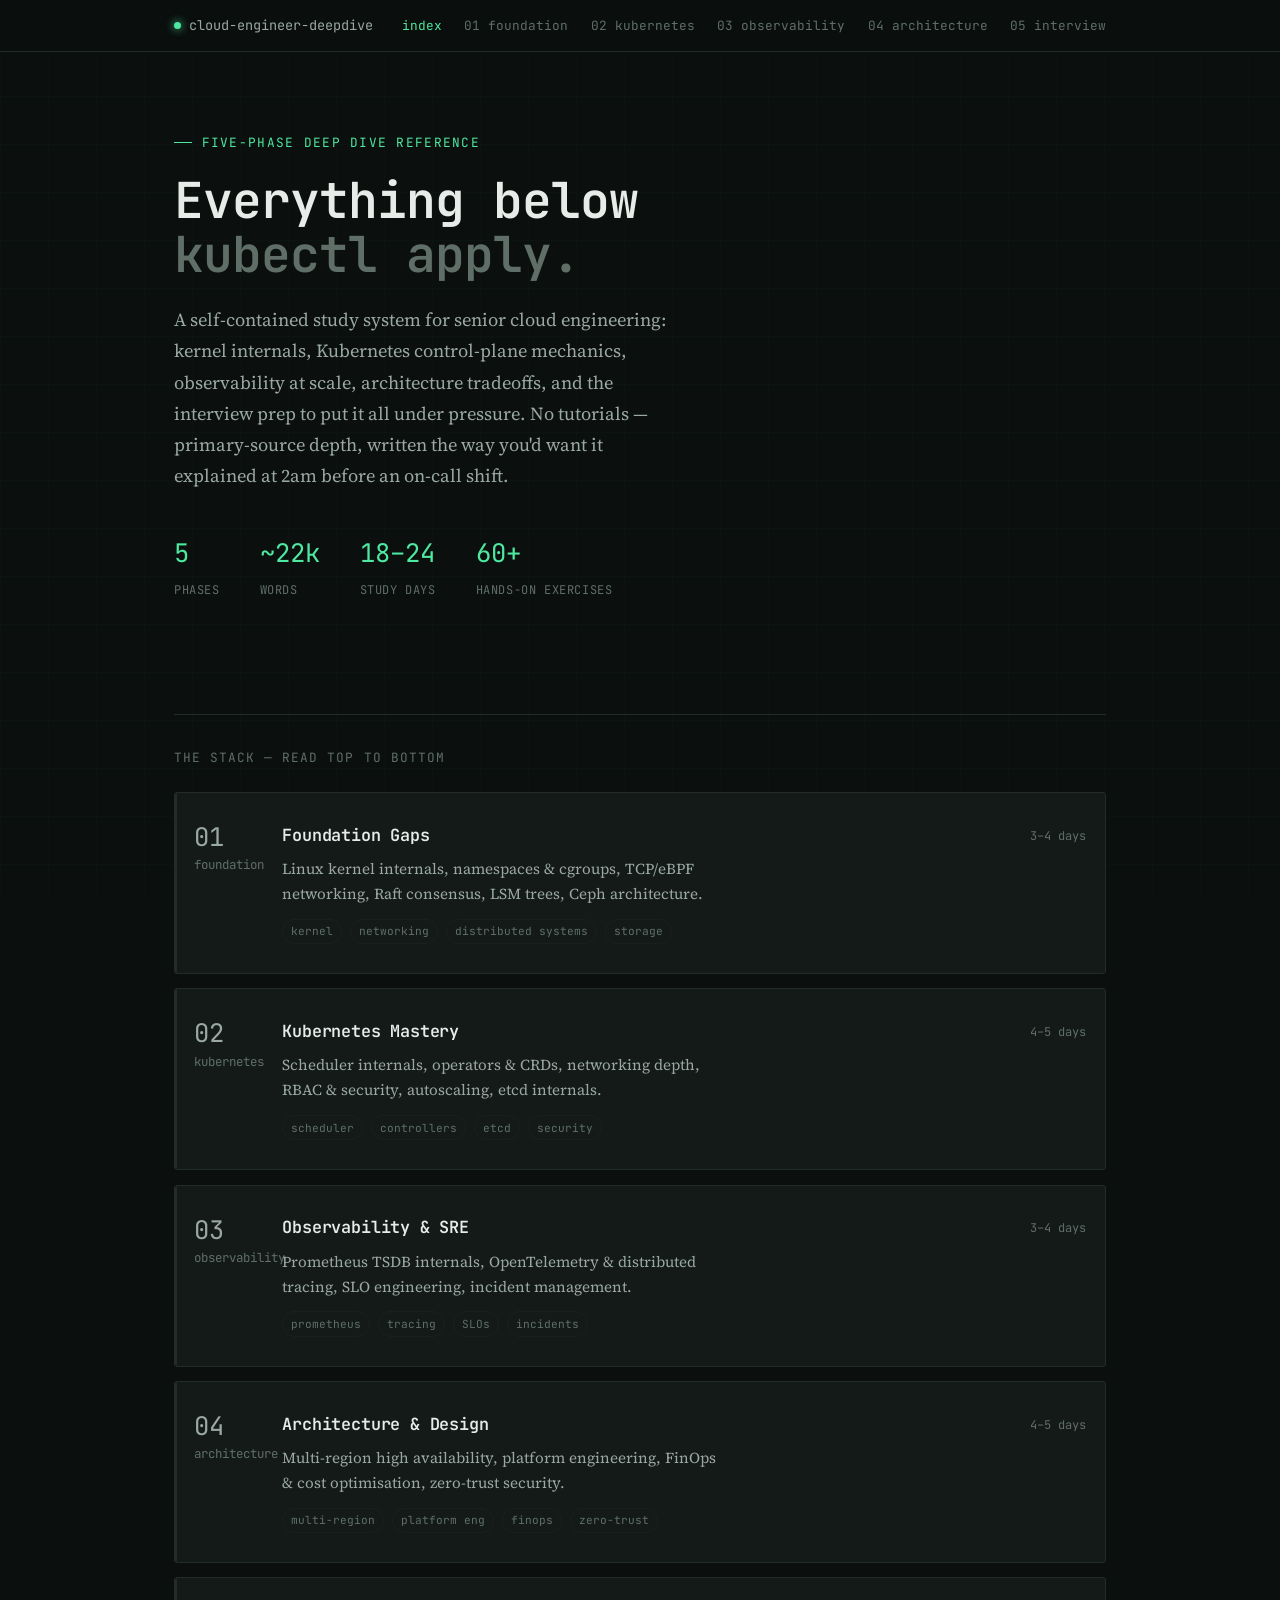
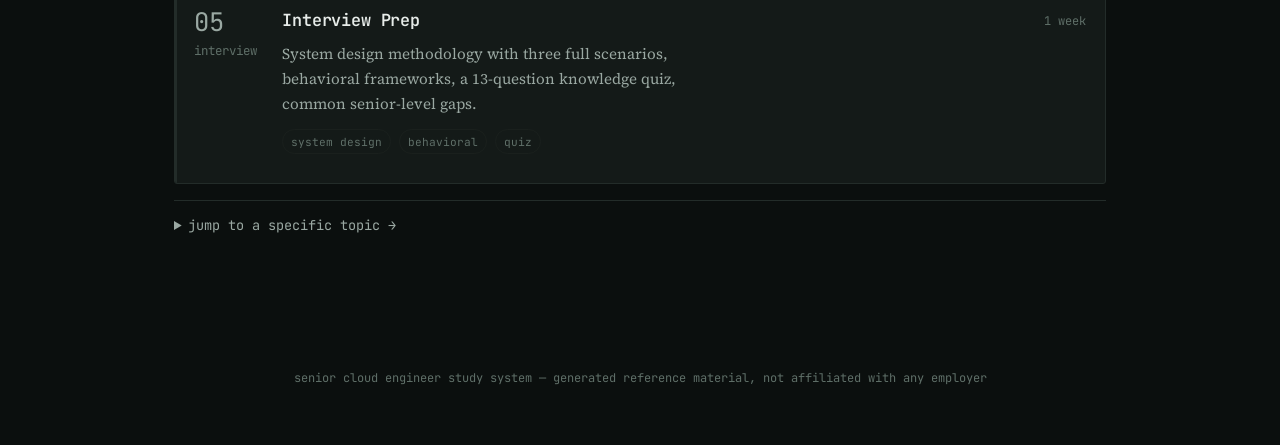
==== index.html @ 9f68cc4c "Initial commit: cloud engineer deep dive learning path site" ====
<!DOCTYPE html>
<html lang="en">
<head>
<meta charset="utf-8">
<meta name="viewport" content="width=device-width, initial-scale=1">
<title>Senior Cloud Engineer Study System</title>
<meta name="description" content="A five-phase deep-dive reference covering Linux internals, Kubernetes, observability, architecture, and interview preparation for senior cloud engineering roles.">
<link rel="stylesheet" href="assets/style.css">
<link rel="icon" href="data:,">
<style>
  /* Index-page-specific styles */
  .hero {
    max-width: 980px;
    margin: 0 auto;
    padding: 5rem 1.5rem 3rem;
    position: relative;
    z-index: 1;
  }
  .hero-kicker {
    font-family: var(--mono);
    font-size: 0.8rem;
    color: var(--accent);
    text-transform: uppercase;
    letter-spacing: 0.1em;
    display: flex;
    align-items: center;
    gap: 0.6rem;
    margin-bottom: 1.2rem;
  }
  .hero-kicker::before {
    content: "";
    width: 18px; height: 1px;
    background: var(--accent);
  }
  .hero h1 {
    font-family: var(--mono);
    font-size: clamp(2rem, 5vw, 3.1rem);
    line-height: 1.1;
    max-width: 18ch;
    margin: 0 0 1.4rem;
    letter-spacing: -0.02em;
  }
  .hero h1 .dim { color: var(--text-faint); }
  .hero p.lede {
    font-family: var(--serif);
    font-size: 1.15rem;
    color: var(--text-dim);
    max-width: 56ch;
    line-height: 1.7;
  }
  .hero-stats {
    display: flex;
    gap: 2.5rem;
    margin-top: 2.5rem;
    flex-wrap: wrap;
    font-family: var(--mono);
  }
  .hero-stat .num { font-size: 1.6rem; color: var(--accent); display: block; }
  .hero-stat .label { font-size: 0.75rem; color: var(--text-faint); text-transform: uppercase; letter-spacing: 0.05em; }

  .stack {
    max-width: 980px;
    margin: 0 auto;
    padding: 1rem 1.5rem 5rem;
    position: relative;
    z-index: 1;
  }
  .stack-intro {
    font-family: var(--mono);
    font-size: 0.8rem;
    color: var(--text-faint);
    text-transform: uppercase;
    letter-spacing: 0.08em;
    margin: 3rem 0 1.5rem;
    padding-top: 2rem;
    border-top: 1px solid var(--line);
  }

  /* The signature element: a vertical "stack" of phase layers,
     like strata / a system boot sequence, each expandable-feeling
     on hover, numbered like layers in a stack trace rather than
     a generic numbered list — order here is load-bearing (each
     phase builds on the last). */
  .layer {
    display: grid;
    grid-template-columns: 64px 1fr auto;
    gap: 1.5rem;
    align-items: start;
    padding: 1.8rem 1.2rem;
    border: 1px solid var(--line);
    border-radius: var(--radius);
    background: var(--bg-card);
    margin-bottom: 0.9rem;
    text-decoration: none;
    position: relative;
    transition: border-color 0.15s ease, transform 0.15s ease;
    overflow: hidden;
  }
  .layer::before {
    content: "";
    position: absolute;
    left: 0; top: 0; bottom: 0;
    width: 2px;
    background: var(--line);
    transition: background 0.15s ease;
  }
  .layer:hover {
    border-color: var(--accent-dim);
    transform: translateX(3px);
    text-decoration: none;
  }
  .layer:hover::before { background: var(--accent); }

  .layer-index {
    font-family: var(--mono);
    font-size: 0.78rem;
    color: var(--text-faint);
    padding-top: 0.2rem;
  }
  .layer-index .n { display: block; font-size: 1.6rem; color: var(--text-dim); line-height: 1; margin-bottom: 0.3rem; }
  .layer:hover .layer-index .n { color: var(--accent); }

  .layer-body h2 {
    font-family: var(--mono);
    font-size: 1.05rem;
    margin: 0 0 0.4rem;
    padding: 0;
    border: none;
    color: var(--text);
  }
  .layer-body .layer-sub {
    font-family: var(--serif);
    font-size: 0.95rem;
    color: var(--text-dim);
    margin: 0 0 0.8rem;
    max-width: 56ch;
  }
  .layer-tags {
    display: flex;
    gap: 0.5rem;
    flex-wrap: wrap;
  }
  .layer-tags span {
    font-family: var(--mono);
    font-size: 0.7rem;
    color: var(--text-faint);
    border: 1px solid var(--line-soft);
    padding: 0.15rem 0.5rem;
    border-radius: 99px;
  }

  .layer-meta {
    font-family: var(--mono);
    font-size: 0.75rem;
    color: var(--text-faint);
    text-align: right;
    white-space: nowrap;
    padding-top: 0.3rem;
  }

  @media (max-width: 640px) {
    .layer { grid-template-columns: 40px 1fr; }
    .layer-meta { display: none; }
    .hero-stats { gap: 1.5rem; }
  }

  .index-table {
    margin-top: 1rem;
  }
  .index-table summary {
    font-family: var(--mono);
    font-size: 0.85rem;
    color: var(--text-dim);
    cursor: pointer;
    padding: 0.8rem 0;
    border-top: 1px solid var(--line);
  }
  .index-table summary:hover { color: var(--accent); }
  .index-table table { font-size: 0.85rem; }
  .index-table td a { color: var(--text-dim); }
  .index-table td a:hover { color: var(--accent); }
</style>
</head>
<body>

<div class="topbar">
  <div class="topbar-inner">
    <a href="index.html" class="topbar-brand"><span class="dot"></span>cloud-engineer-deepdive</a>
    <nav class="topbar-nav">
      <a href="index.html" class="active">index</a>
      <a href="phases/phase1-foundation-gaps.html">01 foundation</a>
      <a href="phases/phase2-kubernetes-mastery.html">02 kubernetes</a>
      <a href="phases/phase3-observability-sre.html">03 observability</a>
      <a href="phases/phase4-architecture-design.html">04 architecture</a>
      <a href="phases/phase5-interview-prep.html">05 interview</a>
    </nav>
  </div>
</div>

<div class="hero">
  <div class="hero-kicker">five-phase deep dive reference</div>
  <h1>Everything below<br><span class="dim">kubectl apply.</span></h1>
  <p class="lede">
    A self-contained study system for senior cloud engineering: kernel internals,
    Kubernetes control-plane mechanics, observability at scale, architecture
    tradeoffs, and the interview prep to put it all under pressure. No tutorials —
    primary-source depth, written the way you'd want it explained at 2am before
    an on-call shift.
  </p>
  <div class="hero-stats">
    <div class="hero-stat"><span class="num">5</span><span class="label">phases</span></div>
    <div class="hero-stat"><span class="num">~22k</span><span class="label">words</span></div>
    <div class="hero-stat"><span class="num">18–24</span><span class="label">study days</span></div>
    <div class="hero-stat"><span class="num">60+</span><span class="label">hands-on exercises</span></div>
  </div>
</div>

<div class="stack">
  <div class="stack-intro">the stack — read top to bottom</div>

  <a class="layer" href="phases/phase1-foundation-gaps.html">
    <div class="layer-index"><span class="n">01</span>foundation</div>
    <div class="layer-body">
      <h2>Foundation Gaps</h2>
      <p class="layer-sub">Linux kernel internals, namespaces &amp; cgroups, TCP/eBPF networking, Raft consensus, LSM trees, Ceph architecture.</p>
      <div class="layer-tags"><span>kernel</span><span>networking</span><span>distributed systems</span><span>storage</span></div>
    </div>
    <div class="layer-meta">3–4 days</div>
  </a>

  <a class="layer" href="phases/phase2-kubernetes-mastery.html">
    <div class="layer-index"><span class="n">02</span>kubernetes</div>
    <div class="layer-body">
      <h2>Kubernetes Mastery</h2>
      <p class="layer-sub">Scheduler internals, operators &amp; CRDs, networking depth, RBAC &amp; security, autoscaling, etcd internals.</p>
      <div class="layer-tags"><span>scheduler</span><span>controllers</span><span>etcd</span><span>security</span></div>
    </div>
    <div class="layer-meta">4–5 days</div>
  </a>

  <a class="layer" href="phases/phase3-observability-sre.html">
    <div class="layer-index"><span class="n">03</span>observability</div>
    <div class="layer-body">
      <h2>Observability &amp; SRE</h2>
      <p class="layer-sub">Prometheus TSDB internals, OpenTelemetry &amp; distributed tracing, SLO engineering, incident management.</p>
      <div class="layer-tags"><span>prometheus</span><span>tracing</span><span>SLOs</span><span>incidents</span></div>
    </div>
    <div class="layer-meta">3–4 days</div>
  </a>

  <a class="layer" href="phases/phase4-architecture-design.html">
    <div class="layer-index"><span class="n">04</span>architecture</div>
    <div class="layer-body">
      <h2>Architecture &amp; Design</h2>
      <p class="layer-sub">Multi-region high availability, platform engineering, FinOps &amp; cost optimisation, zero-trust security.</p>
      <div class="layer-tags"><span>multi-region</span><span>platform eng</span><span>finops</span><span>zero-trust</span></div>
    </div>
    <div class="layer-meta">4–5 days</div>
  </a>

  <a class="layer" href="phases/phase5-interview-prep.html">
    <div class="layer-index"><span class="n">05</span>interview</div>
    <div class="layer-body">
      <h2>Interview Prep</h2>
      <p class="layer-sub">System design methodology with three full scenarios, behavioral frameworks, a 13-question knowledge quiz, common senior-level gaps.</p>
      <div class="layer-tags"><span>system design</span><span>behavioral</span><span>quiz</span></div>
    </div>
    <div class="layer-meta">1 week</div>
  </a>

  <details class="index-table">
    <summary>jump to a specific topic →</summary>
    <table>
      <thead><tr><th>topic</th><th>phase</th></tr></thead>
      <tbody>
        <tr><td><a href="phases/phase1-foundation-gaps.html#linux-internals">Linux namespaces &amp; cgroups</a></td><td>01</td></tr>
        <tr><td><a href="phases/phase1-foundation-gaps.html#networking-deep-dive">eBPF &amp; CNI internals</a></td><td>01</td></tr>
        <tr><td><a href="phases/phase1-foundation-gaps.html#distributed-systems-theory">Raft consensus, CAP theorem</a></td><td>01</td></tr>
        <tr><td><a href="phases/phase2-kubernetes-mastery.html#the-kubernetes-scheduler">Scheduler filter/score pipeline</a></td><td>02</td></tr>
        <tr><td><a href="phases/phase2-kubernetes-mastery.html#operators-and-crds">Writing operators &amp; CRDs</a></td><td>02</td></tr>
        <tr><td><a href="phases/phase2-kubernetes-mastery.html#etcd-internals">etcd MVCC, compaction, backup</a></td><td>02</td></tr>
        <tr><td><a href="phases/phase3-observability-sre.html#prometheus-tsdb-internals">Prometheus TSDB &amp; cardinality</a></td><td>03</td></tr>
        <tr><td><a href="phases/phase3-observability-sre.html#slo-engineering">SLOs &amp; error budget alerting</a></td><td>03</td></tr>
        <tr><td><a href="phases/phase4-architecture-design.html#multi-region-high-availability">Multi-region HA design</a></td><td>04</td></tr>
        <tr><td><a href="phases/phase4-architecture-design.html#zero-trust-security">Zero-trust &amp; Vault secrets</a></td><td>04</td></tr>
        <tr><td><a href="phases/phase5-interview-prep.html#system-design-methodology-and-scenarios">System design framework</a></td><td>05</td></tr>
        <tr><td><a href="phases/phase5-interview-prep.html#kubernetes-knowledge-quiz">Kubernetes knowledge quiz</a></td><td>05</td></tr>
      </tbody>
    </table>
  </details>
</div>

<footer class="site-footer">
  senior cloud engineer study system — generated reference material, not affiliated with any employer
</footer>

</body>
</html>
---- assets/style.css ----
/* ============================================================
   Senior Cloud Engineer Study System — shared stylesheet
   Design concept: "the stack" — a layered systems aesthetic.
   Deep slate base, phosphor-green accent (terminal/monitoring
   heritage), JetBrains Mono for code & structure, source serif
   for long-form reading comfort.
   ============================================================ */

@import url('https://fonts.googleapis.com/css2?family=JetBrains+Mono:wght@400;500;600;700&family=Source+Serif+4:opsz,wght@8..60,400;8..60,600;8..60,700&display=swap');

:root {
  --bg:        #0b0f0e;
  --bg-raised: #111614;
  --bg-card:   #141a18;
  --line:      #232c29;
  --line-soft: #1a201d;
  --text:      #e7ece9;
  --text-dim:  #9aa8a2;
  --text-faint:#5f6f68;
  --accent:    #4ee8a0;
  --accent-dim:#2c8f63;
  --accent-bg: rgba(78, 232, 160, 0.08);
  --amber:     #e8b84e;
  --coral:     #e87a4e;

  --mono: 'JetBrains Mono', ui-monospace, 'SF Mono', Menlo, monospace;
  --serif: 'Source Serif 4', Georgia, serif;

  --radius: 3px;
  --maxw: 760px;
}

* { box-sizing: border-box; }

html { scroll-behavior: smooth; }

body {
  margin: 0;
  background: var(--bg);
  color: var(--text);
  font-family: var(--serif);
  font-size: 17px;
  line-height: 1.65;
  -webkit-font-smoothing: antialiased;
}

/* Faint scanline / grid texture on the body for the "monitoring console" feel */
body::before {
  content: "";
  position: fixed;
  inset: 0;
  pointer-events: none;
  background-image:
    linear-gradient(rgba(78,232,160,0.025) 1px, transparent 1px),
    linear-gradient(90deg, rgba(78,232,160,0.025) 1px, transparent 1px);
  background-size: 48px 48px;
  z-index: 0;
}

a { color: var(--accent); text-decoration: none; }
a:hover { text-decoration: underline; }
a:focus-visible, button:focus-visible, [tabindex]:focus-visible {
  outline: 2px solid var(--accent);
  outline-offset: 2px;
}

code, pre, kbd, samp {
  font-family: var(--mono);
}

pre {
  background: var(--bg-raised);
  border: 1px solid var(--line);
  border-radius: var(--radius);
  padding: 1.1rem 1.3rem;
  overflow-x: auto;
  font-size: 0.86rem;
  line-height: 1.55;
}

code {
  font-size: 0.86em;
  background: var(--bg-raised);
  padding: 0.15em 0.4em;
  border-radius: 2px;
  color: var(--accent);
}

pre code {
  background: none;
  padding: 0;
  color: var(--text);
}

h1, h2, h3, h4 {
  font-family: var(--mono);
  font-weight: 600;
  letter-spacing: -0.01em;
  color: var(--text);
}

h1 { font-size: 1.9rem; line-height: 1.25; }
h2 { font-size: 1.35rem; margin-top: 3rem; padding-top: 1.5rem; border-top: 1px solid var(--line); }
h3 { font-size: 1.1rem; margin-top: 2.2rem; color: var(--accent); }
h4 { font-size: 0.95rem; color: var(--text-dim); text-transform: uppercase; letter-spacing: 0.06em; }

p, li { color: var(--text); }

blockquote {
  border-left: 2px solid var(--accent-dim);
  margin: 1.5rem 0;
  padding: 0.2rem 1.2rem;
  color: var(--text-dim);
  background: var(--accent-bg);
  border-radius: 0 var(--radius) var(--radius) 0;
}

blockquote p:first-child strong {
  color: var(--accent);
  font-family: var(--mono);
  font-size: 0.8rem;
  text-transform: uppercase;
  letter-spacing: 0.05em;
}

table {
  width: 100%;
  border-collapse: collapse;
  margin: 1.5rem 0;
  font-size: 0.92rem;
}

th, td {
  text-align: left;
  padding: 0.55rem 0.8rem;
  border-bottom: 1px solid var(--line);
}

th {
  font-family: var(--mono);
  font-size: 0.78rem;
  text-transform: uppercase;
  letter-spacing: 0.04em;
  color: var(--text-dim);
  border-bottom: 1px solid var(--accent-dim);
}

tr:hover td { background: var(--bg-raised); }

hr {
  border: none;
  border-top: 1px solid var(--line);
  margin: 2.5rem 0;
}

::selection { background: var(--accent); color: var(--bg); }

/* ---------- Layout shells ---------- */

.topbar {
  position: sticky;
  top: 0;
  z-index: 10;
  background: rgba(11,15,14,0.85);
  backdrop-filter: blur(8px);
  border-bottom: 1px solid var(--line);
}

.topbar-inner {
  max-width: 980px;
  margin: 0 auto;
  padding: 0.9rem 1.5rem;
  display: flex;
  align-items: center;
  justify-content: space-between;
}

.topbar-brand {
  font-family: var(--mono);
  font-size: 0.85rem;
  color: var(--text-dim);
  display: flex;
  align-items: center;
  gap: 0.5rem;
}

.topbar-brand .dot {
  width: 7px; height: 7px;
  border-radius: 50%;
  background: var(--accent);
  box-shadow: 0 0 8px var(--accent);
}

.topbar-nav {
  display: flex;
  gap: 1.4rem;
  font-family: var(--mono);
  font-size: 0.8rem;
}

.topbar-nav a { color: var(--text-faint); }
.topbar-nav a:hover, .topbar-nav a.active { color: var(--accent); text-decoration: none; }

.page-wrap {
  max-width: var(--maxw);
  margin: 0 auto;
  padding: 3rem 1.5rem 6rem;
  position: relative;
  z-index: 1;
}

.doc-eyebrow {
  font-family: var(--mono);
  font-size: 0.78rem;
  color: var(--accent);
  text-transform: uppercase;
  letter-spacing: 0.08em;
  margin-bottom: 0.6rem;
}

.doc-meta {
  display: flex;
  gap: 1.2rem;
  font-family: var(--mono);
  font-size: 0.78rem;
  color: var(--text-faint);
  margin: 1rem 0 2.5rem;
  flex-wrap: wrap;
}

.doc-meta span { display: flex; align-items: center; gap: 0.4rem; }

.phase-nav-foot {
  display: flex;
  justify-content: space-between;
  gap: 1rem;
  margin-top: 4rem;
  padding-top: 1.5rem;
  border-top: 1px solid var(--line);
  font-family: var(--mono);
  font-size: 0.85rem;
}

.phase-nav-foot a {
  display: block;
  color: var(--text-dim);
  max-width: 45%;
}
.phase-nav-foot a:hover { color: var(--accent); }
.phase-nav-foot .label { display: block; color: var(--text-faint); font-size: 0.72rem; margin-bottom: 0.25rem; }
.phase-nav-foot .next { text-align: right; margin-left: auto; }

footer.site-footer {
  text-align: center;
  font-family: var(--mono);
  font-size: 0.75rem;
  color: var(--text-faint);
  padding: 2.5rem 1.5rem 3.5rem;
}

/* responsive */
@media (max-width: 640px) {
  .topbar-nav { display: none; }
  h1 { font-size: 1.5rem; }
  body { font-size: 16px; }
}
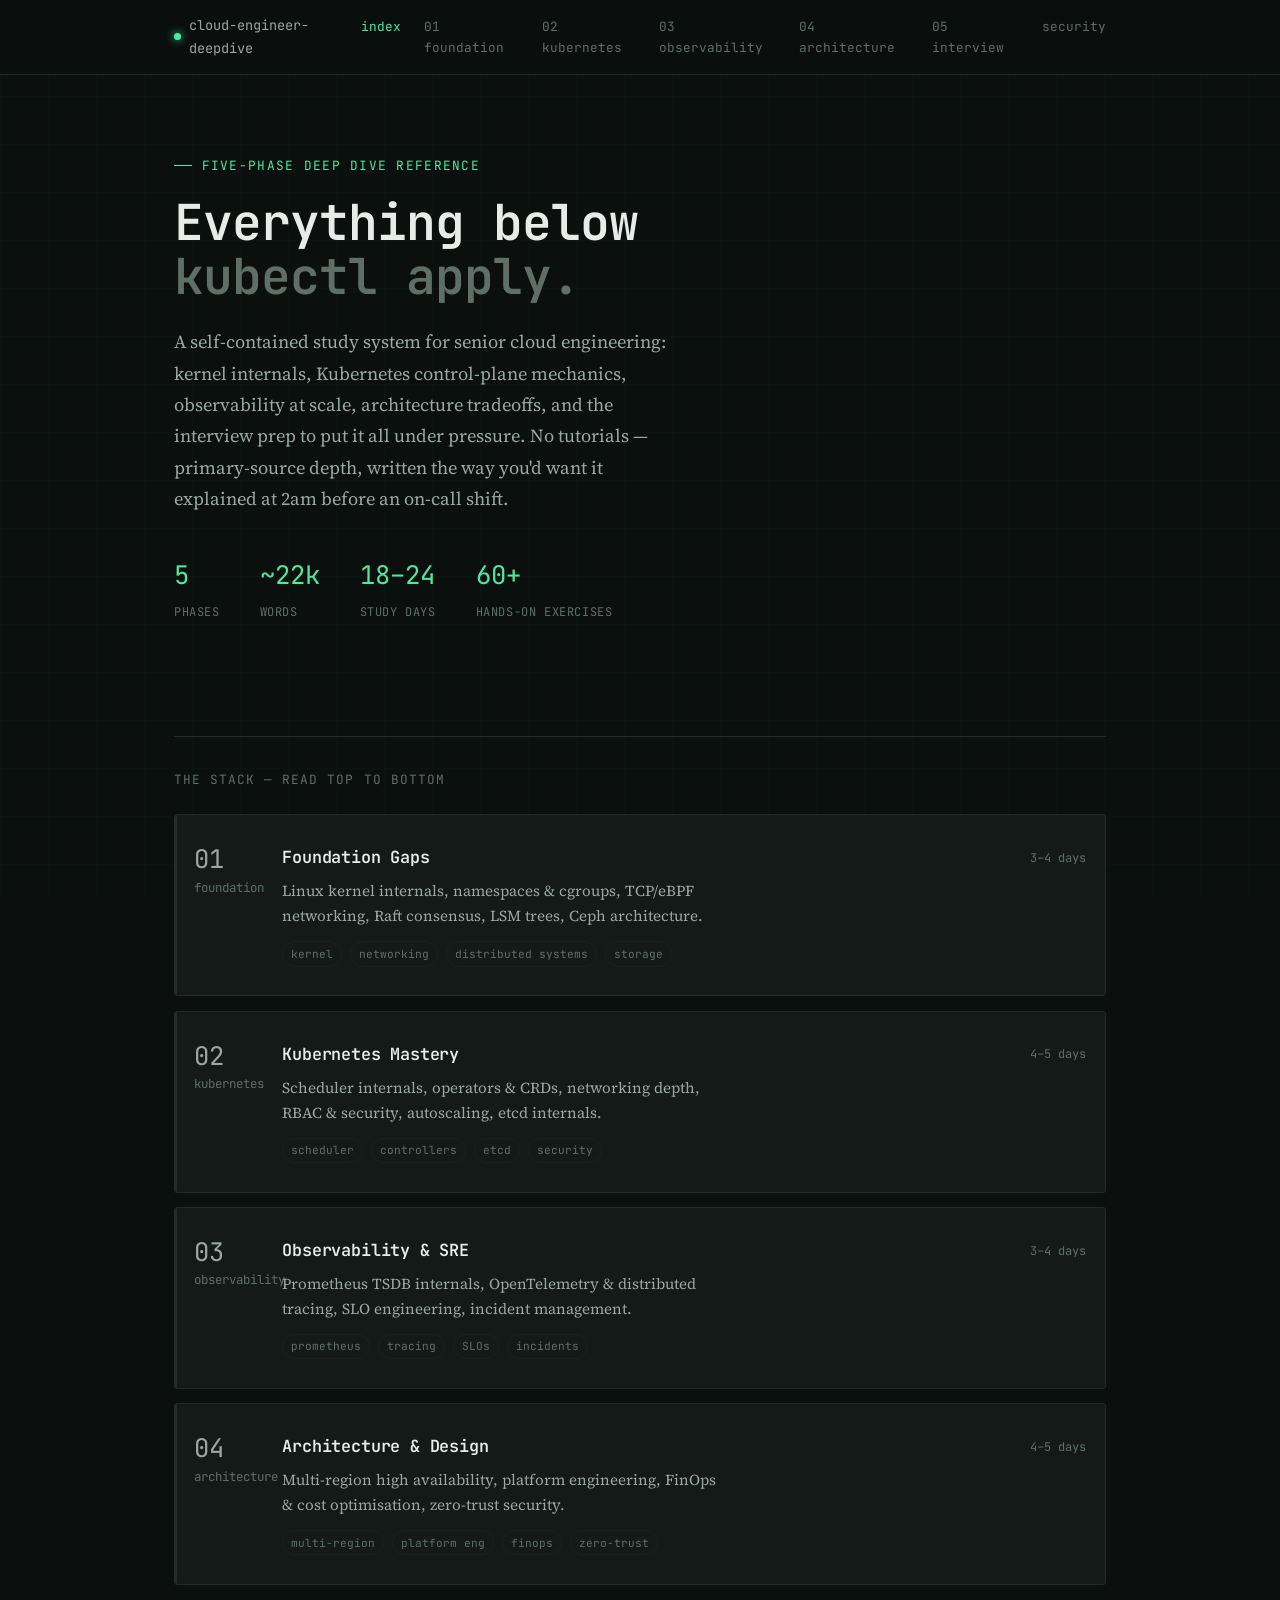
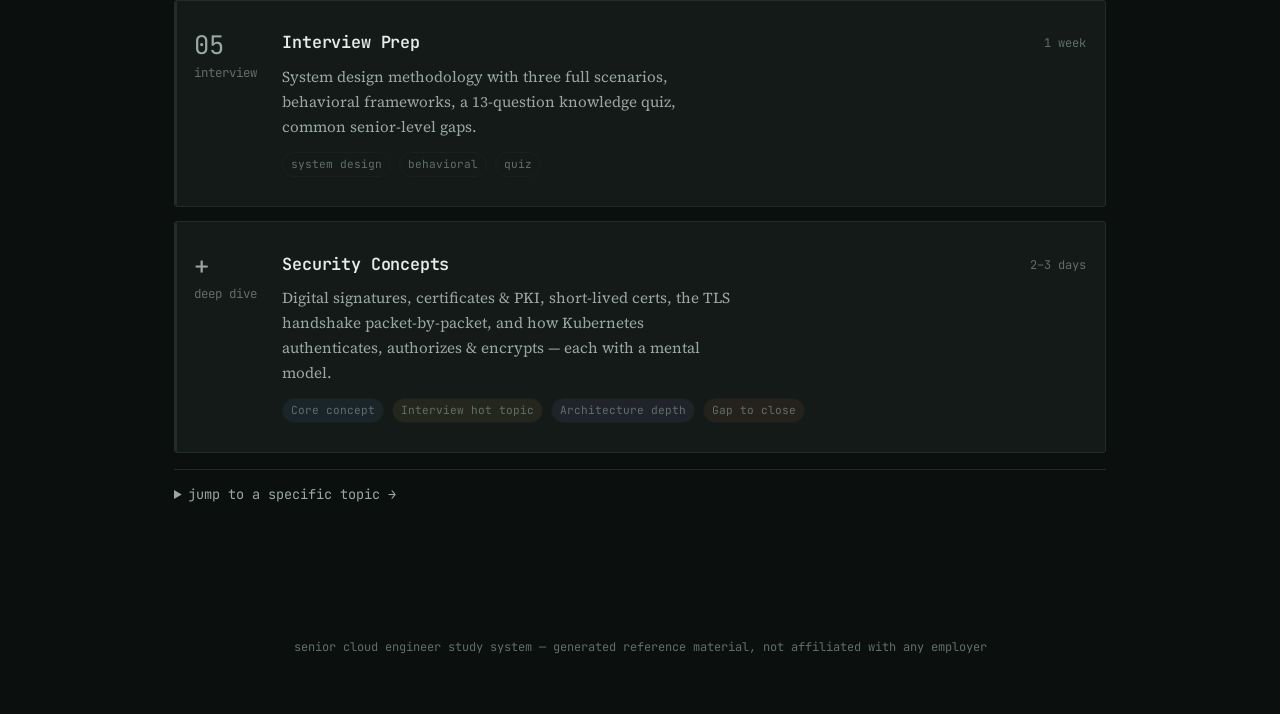
==== commit 667fc76e: "Add Security Concepts deep-dive page - New src/security-concepts.md covering digital signatures, cer" ====
--- a/index.html
+++ b/index.html
@@ -193,6 +193,7 @@
       <a href="phases/phase3-observability-sre.html">03 observability</a>
       <a href="phases/phase4-architecture-design.html">04 architecture</a>
       <a href="phases/phase5-interview-prep.html">05 interview</a>
+      <a href="phases/security-concepts.html">security</a>
     </nav>
   </div>
 </div>
@@ -268,6 +269,21 @@
     <div class="layer-meta">1 week</div>
   </a>
 
+  <a class="layer" href="phases/security-concepts.html">
+    <div class="layer-index"><span class="n">+</span>deep dive</div>
+    <div class="layer-body">
+      <h2>Security Concepts</h2>
+      <p class="layer-sub">Digital signatures, certificates &amp; PKI, short-lived certs, the TLS handshake packet-by-packet, and how Kubernetes authenticates, authorizes &amp; encrypts — each with a mental model.</p>
+      <div class="layer-tags">
+        <span class="cat cat-core">Core concept</span>
+        <span class="cat cat-interview">Interview hot topic</span>
+        <span class="cat cat-arch">Architecture depth</span>
+        <span class="cat cat-gap">Gap to close</span>
+      </div>
+    </div>
+    <div class="layer-meta">2–3 days</div>
+  </a>
+
   <details class="index-table">
     <summary>jump to a specific topic →</summary>
     <table>
@@ -285,6 +301,10 @@
         <tr><td><a href="phases/phase4-architecture-design.html#zero-trust-security">Zero-trust &amp; Vault secrets</a></td><td>04</td></tr>
         <tr><td><a href="phases/phase5-interview-prep.html#system-design-methodology-and-scenarios">System design framework</a></td><td>05</td></tr>
         <tr><td><a href="phases/phase5-interview-prep.html#kubernetes-knowledge-quiz">Kubernetes knowledge quiz</a></td><td>05</td></tr>
+        <tr><td><a href="phases/security-concepts.html#digital-signatures">Digital signatures explained</a></td><td>sec</td></tr>
+        <tr><td><a href="phases/security-concepts.html#short-lived-certificates">Short-lived certificates</a></td><td>sec</td></tr>
+        <tr><td><a href="phases/security-concepts.html#the-tls-handshake">TLS handshake, packet by packet</a></td><td>sec</td></tr>
+        <tr><td><a href="phases/security-concepts.html#how-kubernetes-handles-security">How Kubernetes handles security</a></td><td>sec</td></tr>
       </tbody>
     </table>
   </details>
--- a/assets/style.css
+++ b/assets/style.css
@@ -258,9 +258,66 @@
   padding: 2.5rem 1.5rem 3.5rem;
 }
 
+/* ---------- Topic map (card grid + category tags) ---------- */
+
+.topic-legend {
+  display: flex;
+  flex-wrap: wrap;
+  gap: 1.2rem;
+  font-family: var(--mono);
+  font-size: 0.75rem;
+  color: var(--text-dim);
+  margin: 1.5rem 0 2rem;
+}
+.topic-legend span { display: inline-flex; align-items: center; gap: 0.45rem; }
+.topic-legend .swatch { width: 9px; height: 9px; border-radius: 50%; display: inline-block; }
+
+.topic-grid {
+  display: grid;
+  grid-template-columns: repeat(auto-fill, minmax(240px, 1fr));
+  gap: 0.9rem;
+  margin: 1.5rem 0 2.5rem;
+}
+.topic-card {
+  border: 1px solid var(--line);
+  border-radius: var(--radius);
+  background: var(--bg-card);
+  padding: 1.1rem 1.2rem;
+  display: flex;
+  flex-direction: column;
+  gap: 0.7rem;
+  transition: border-color 0.15s ease;
+}
+.topic-card:hover { border-color: var(--accent-dim); }
+.topic-card h4 {
+  margin: 0;
+  font-family: var(--mono);
+  font-size: 0.95rem;
+  color: var(--text);
+  text-transform: none;
+  letter-spacing: 0;
+  font-weight: 600;
+}
+.topic-card .tags { display: flex; flex-wrap: wrap; gap: 0.4rem; }
+
+.cat {
+  font-family: var(--mono);
+  font-size: 0.68rem;
+  padding: 0.12rem 0.5rem;
+  border-radius: 99px;
+  border: 1px solid currentColor;
+  white-space: nowrap;
+}
+.cat-core      { color: #6aa6ff; background: rgba(106,166,255,0.08); }
+.cat-interview { color: var(--amber); background: rgba(232,184,78,0.08); }
+.cat-arch      { color: #b18cff; background: rgba(177,140,255,0.08); }
+.cat-gap       { color: var(--coral); background: rgba(232,122,78,0.08); }
+.cat-practice  { color: var(--accent); background: var(--accent-bg); }
+
 /* responsive */
 @media (max-width: 640px) {
   .topbar-nav { display: none; }
   h1 { font-size: 1.5rem; }
   body { font-size: 16px; }
-}
+  .topic-grid { grid-template-columns: 1fr; }
+}
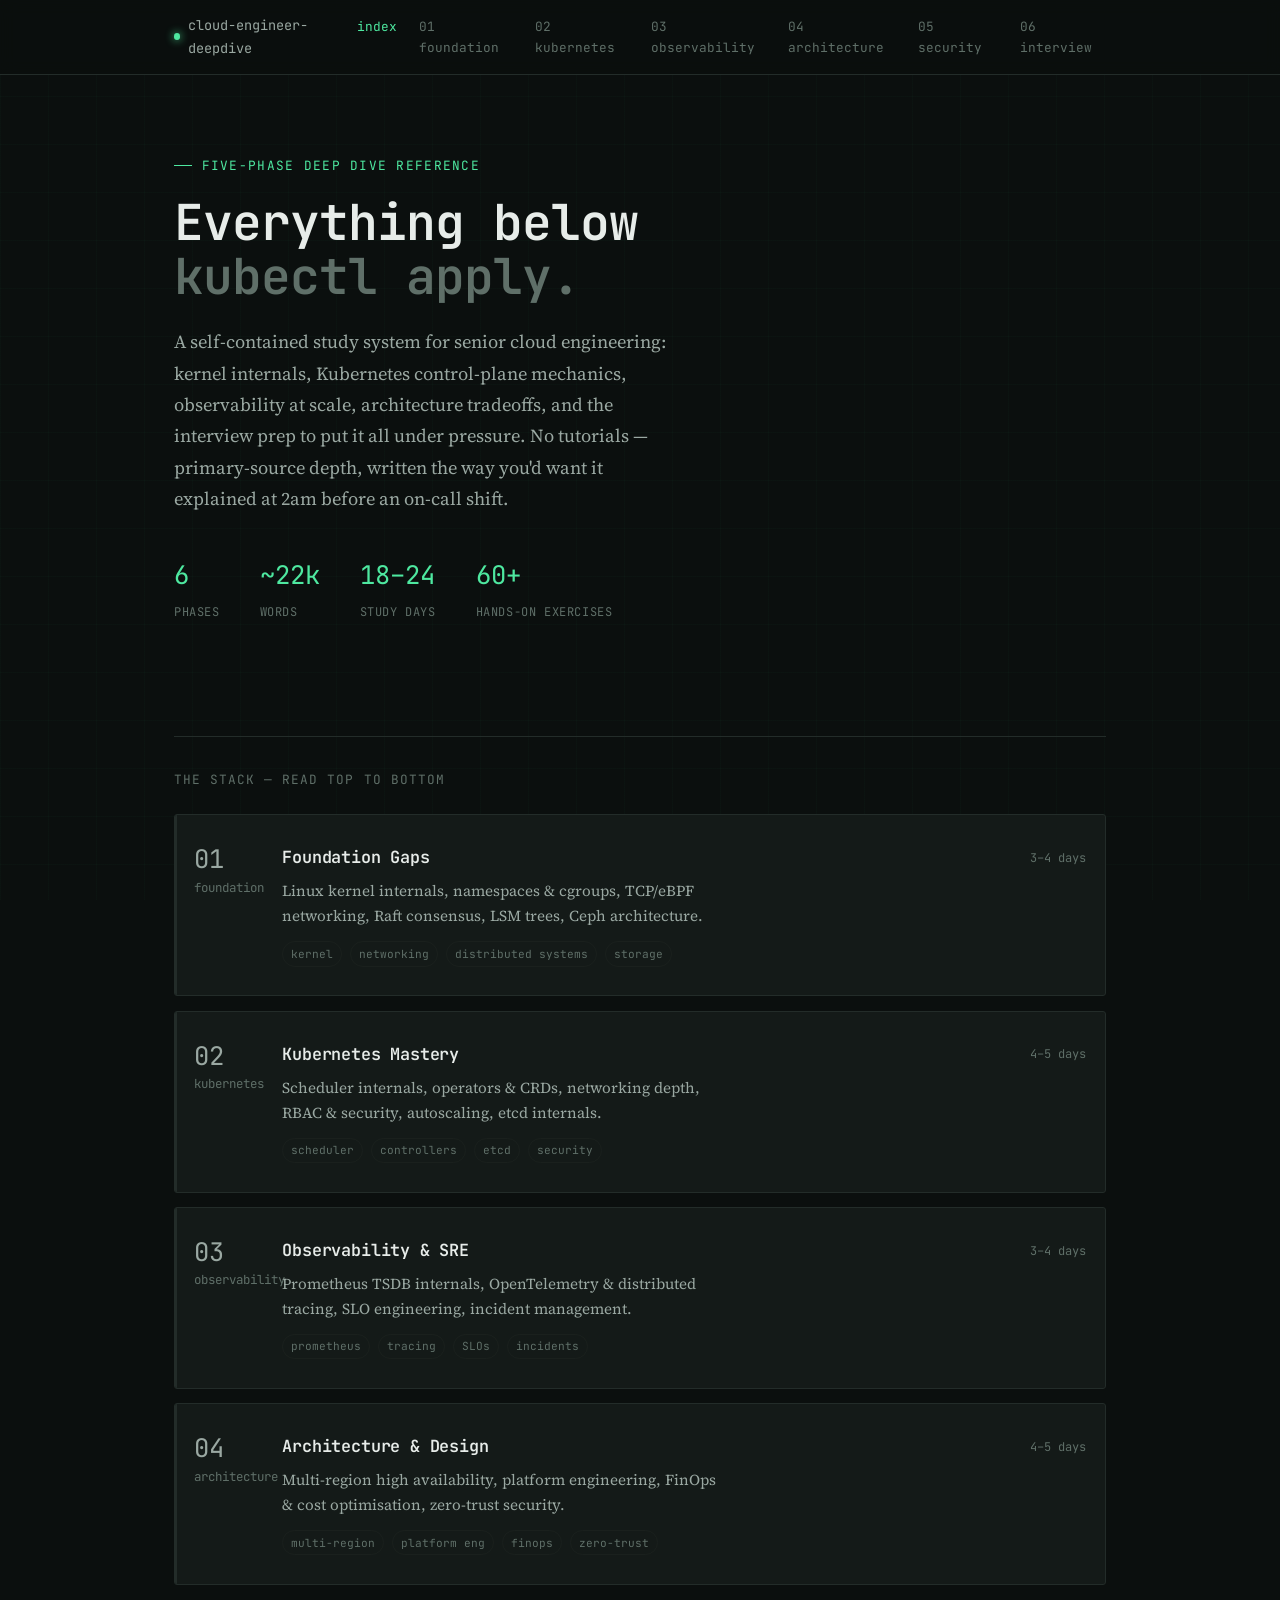
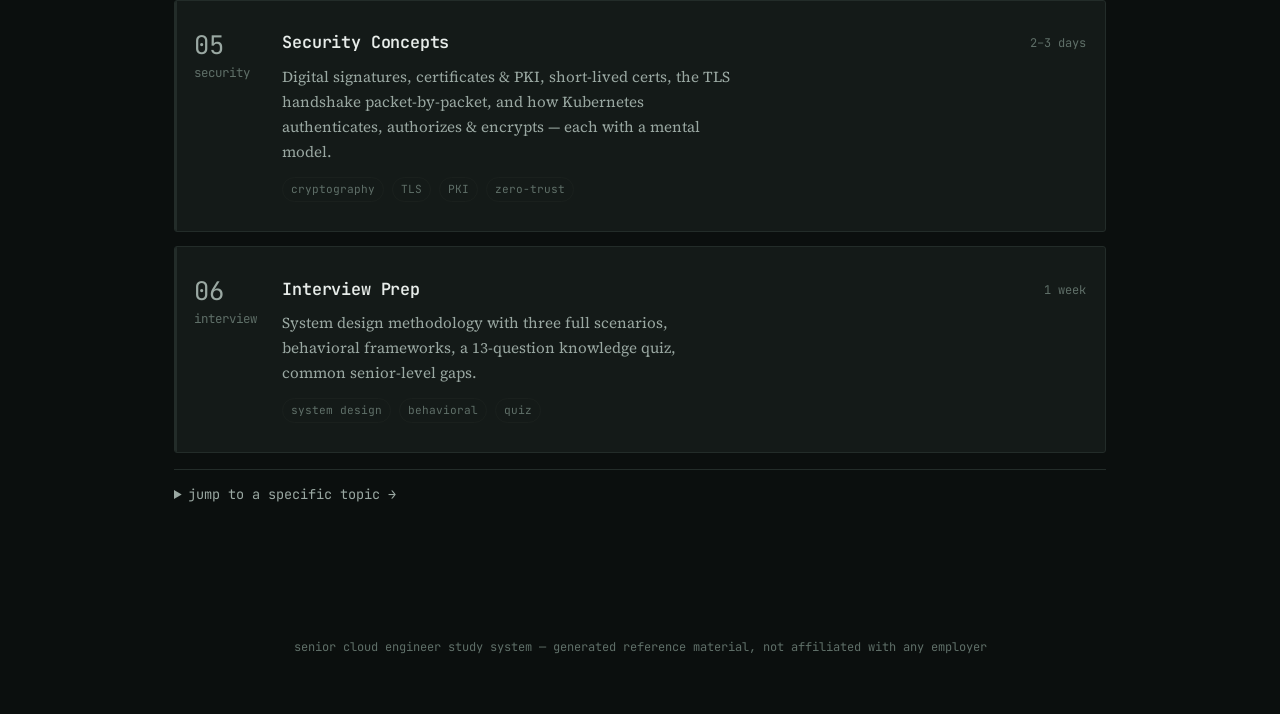
==== commit c5f42b42: "Reorder: Security Concepts → Phase 5, Interview Prep → Phase 6 - Rename src/security-concepts.md → p" ====
--- a/index.html
+++ b/index.html
@@ -192,8 +192,8 @@
       <a href="phases/phase2-kubernetes-mastery.html">02 kubernetes</a>
       <a href="phases/phase3-observability-sre.html">03 observability</a>
       <a href="phases/phase4-architecture-design.html">04 architecture</a>
-      <a href="phases/phase5-interview-prep.html">05 interview</a>
-      <a href="phases/security-concepts.html">security</a>
+      <a href="phases/phase5-security-concepts.html">05 security</a>
+      <a href="phases/phase6-interview-prep.html">06 interview</a>
     </nav>
   </div>
 </div>
@@ -209,7 +209,7 @@
     an on-call shift.
   </p>
   <div class="hero-stats">
-    <div class="hero-stat"><span class="num">5</span><span class="label">phases</span></div>
+    <div class="hero-stat"><span class="num">6</span><span class="label">phases</span></div>
     <div class="hero-stat"><span class="num">~22k</span><span class="label">words</span></div>
     <div class="hero-stat"><span class="num">18–24</span><span class="label">study days</span></div>
     <div class="hero-stat"><span class="num">60+</span><span class="label">hands-on exercises</span></div>
@@ -259,29 +259,24 @@
     <div class="layer-meta">4–5 days</div>
   </a>
 
-  <a class="layer" href="phases/phase5-interview-prep.html">
-    <div class="layer-index"><span class="n">05</span>interview</div>
+  <a class="layer" href="phases/phase5-security-concepts.html">
+    <div class="layer-index"><span class="n">05</span>security</div>
+    <div class="layer-body">
+      <h2>Security Concepts</h2>
+      <p class="layer-sub">Digital signatures, certificates &amp; PKI, short-lived certs, the TLS handshake packet-by-packet, and how Kubernetes authenticates, authorizes &amp; encrypts — each with a mental model.</p>
+      <div class="layer-tags"><span>cryptography</span><span>TLS</span><span>PKI</span><span>zero-trust</span></div>
+    </div>
+    <div class="layer-meta">2–3 days</div>
+  </a>
+
+  <a class="layer" href="phases/phase6-interview-prep.html">
+    <div class="layer-index"><span class="n">06</span>interview</div>
     <div class="layer-body">
       <h2>Interview Prep</h2>
       <p class="layer-sub">System design methodology with three full scenarios, behavioral frameworks, a 13-question knowledge quiz, common senior-level gaps.</p>
       <div class="layer-tags"><span>system design</span><span>behavioral</span><span>quiz</span></div>
     </div>
     <div class="layer-meta">1 week</div>
-  </a>
-
-  <a class="layer" href="phases/security-concepts.html">
-    <div class="layer-index"><span class="n">+</span>deep dive</div>
-    <div class="layer-body">
-      <h2>Security Concepts</h2>
-      <p class="layer-sub">Digital signatures, certificates &amp; PKI, short-lived certs, the TLS handshake packet-by-packet, and how Kubernetes authenticates, authorizes &amp; encrypts — each with a mental model.</p>
-      <div class="layer-tags">
-        <span class="cat cat-core">Core concept</span>
-        <span class="cat cat-interview">Interview hot topic</span>
-        <span class="cat cat-arch">Architecture depth</span>
-        <span class="cat cat-gap">Gap to close</span>
-      </div>
-    </div>
-    <div class="layer-meta">2–3 days</div>
   </a>
 
   <details class="index-table">
@@ -299,12 +294,12 @@
         <tr><td><a href="phases/phase3-observability-sre.html#slo-engineering">SLOs &amp; error budget alerting</a></td><td>03</td></tr>
         <tr><td><a href="phases/phase4-architecture-design.html#multi-region-high-availability">Multi-region HA design</a></td><td>04</td></tr>
         <tr><td><a href="phases/phase4-architecture-design.html#zero-trust-security">Zero-trust &amp; Vault secrets</a></td><td>04</td></tr>
-        <tr><td><a href="phases/phase5-interview-prep.html#system-design-methodology-and-scenarios">System design framework</a></td><td>05</td></tr>
-        <tr><td><a href="phases/phase5-interview-prep.html#kubernetes-knowledge-quiz">Kubernetes knowledge quiz</a></td><td>05</td></tr>
-        <tr><td><a href="phases/security-concepts.html#digital-signatures">Digital signatures explained</a></td><td>sec</td></tr>
-        <tr><td><a href="phases/security-concepts.html#short-lived-certificates">Short-lived certificates</a></td><td>sec</td></tr>
-        <tr><td><a href="phases/security-concepts.html#the-tls-handshake">TLS handshake, packet by packet</a></td><td>sec</td></tr>
-        <tr><td><a href="phases/security-concepts.html#how-kubernetes-handles-security">How Kubernetes handles security</a></td><td>sec</td></tr>
+        <tr><td><a href="phases/phase5-security-concepts.html#digital-signatures">Digital signatures explained</a></td><td>05</td></tr>
+        <tr><td><a href="phases/phase5-security-concepts.html#short-lived-certificates">Short-lived certificates</a></td><td>05</td></tr>
+        <tr><td><a href="phases/phase5-security-concepts.html#the-tls-handshake">TLS handshake, packet by packet</a></td><td>05</td></tr>
+        <tr><td><a href="phases/phase5-security-concepts.html#how-kubernetes-handles-security">How Kubernetes handles security</a></td><td>05</td></tr>
+        <tr><td><a href="phases/phase6-interview-prep.html#system-design-methodology-and-scenarios">System design framework</a></td><td>06</td></tr>
+        <tr><td><a href="phases/phase6-interview-prep.html#kubernetes-knowledge-quiz">Kubernetes knowledge quiz</a></td><td>06</td></tr>
       </tbody>
     </table>
   </details>
--- a/assets/style.css
+++ b/assets/style.css
@@ -286,9 +286,15 @@
   display: flex;
   flex-direction: column;
   gap: 0.7rem;
-  transition: border-color 0.15s ease;
-}
-.topic-card:hover { border-color: var(--accent-dim); }
+  transition: border-color 0.15s ease, transform 0.15s ease;
+  text-decoration: none;
+  cursor: pointer;
+}
+.topic-card:hover {
+  border-color: var(--accent-dim);
+  transform: translateY(-2px);
+  text-decoration: none;
+}
 .topic-card h4 {
   margin: 0;
   font-family: var(--mono);
@@ -298,6 +304,7 @@
   letter-spacing: 0;
   font-weight: 600;
 }
+.topic-card:hover h4 { color: var(--accent); }
 .topic-card .tags { display: flex; flex-wrap: wrap; gap: 0.4rem; }
 
 .cat {
